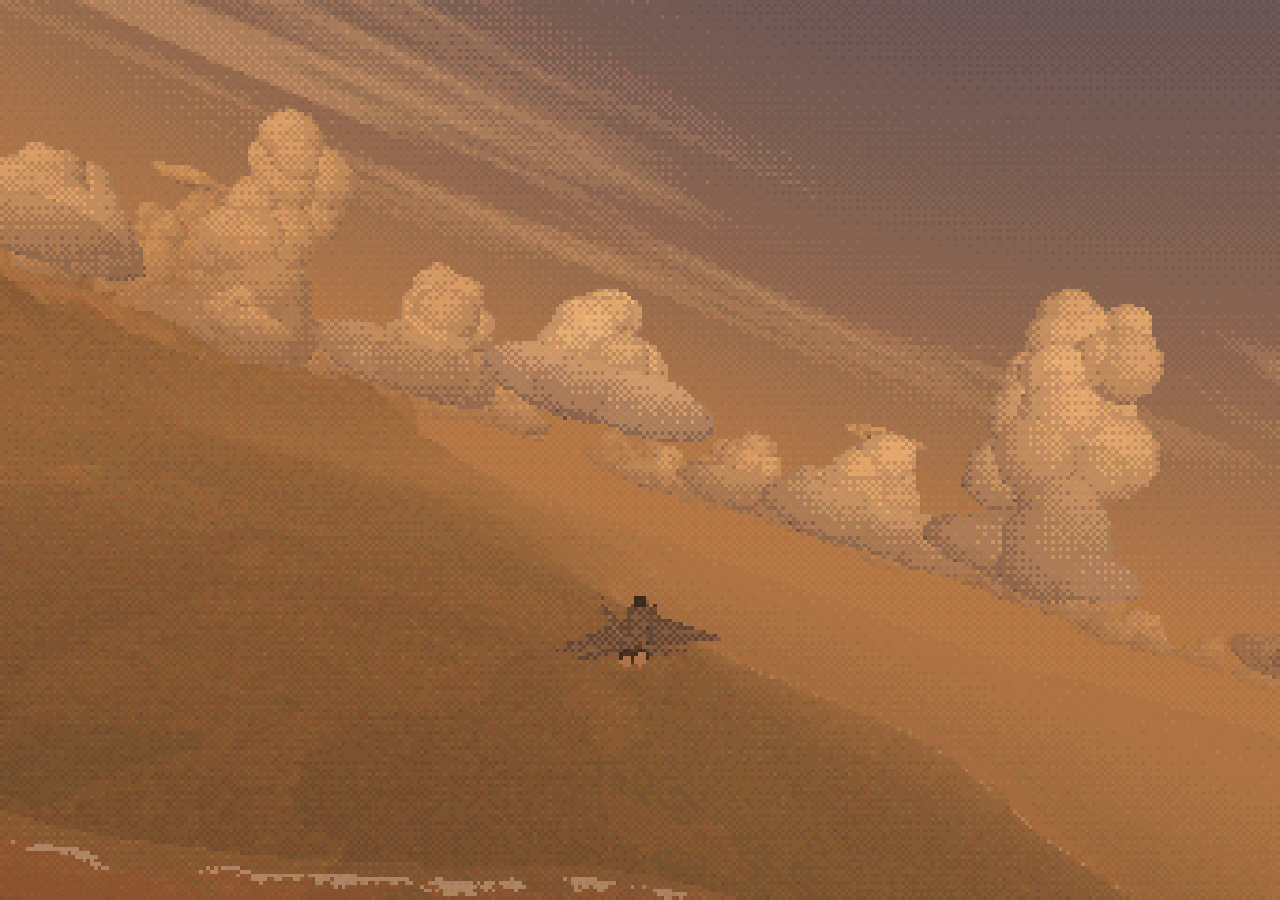
==== ext/sky/index.html @ 123627a8 "fightskyone: a PS1 sky behind Bluesky with post jets to fly among MV3 extension in the skytreeone mo" ====
<!doctype html>
<html lang="en">
<head>
<meta charset="utf-8">
<meta name="viewport" content="width=device-width, initial-scale=1">
<title>fightskyone</title>
<style>
  html, body { margin: 0; height: 100%; overflow: hidden; background: #0d1014; }
  canvas#view { position: fixed; inset: 0; width: 100vw; height: 100vh; image-rendering: pixelated; display: block; }
</style>
</head>
<body>
<canvas id="view"></canvas>
<script type="module" src="main.js"></script>
</body>
</html>
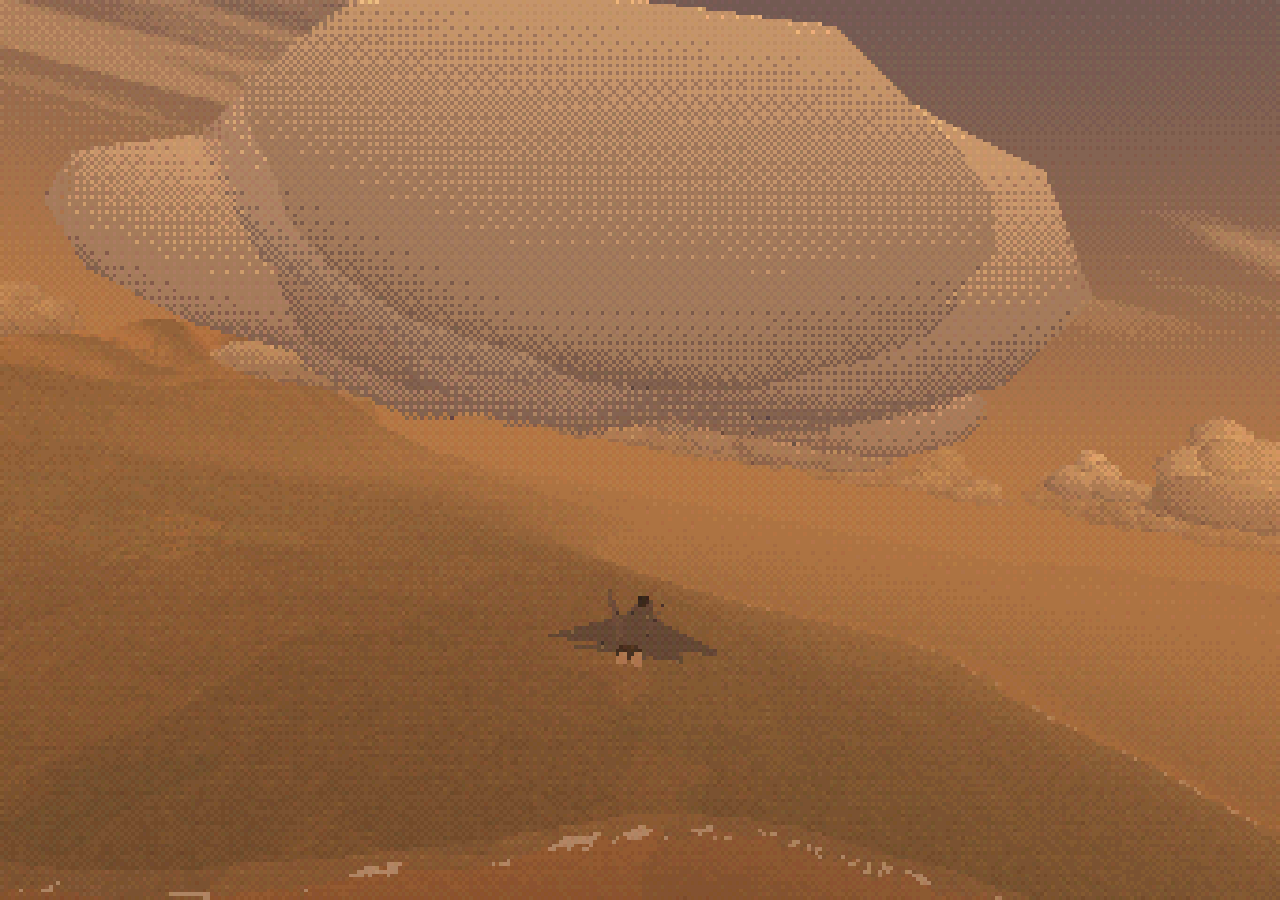
==== commit dc1386e0: "Your own MIDI loop: replayed with the sky's instruments, kept only in local extension storage Co-Aut" ====
--- a/ext/sky/index.html
+++ b/ext/sky/index.html
@@ -11,6 +11,7 @@
 </head>
 <body>
 <canvas id="view"></canvas>
+<script src="../midi.js"></script>
 <script type="module" src="main.js"></script>
 </body>
 </html>
